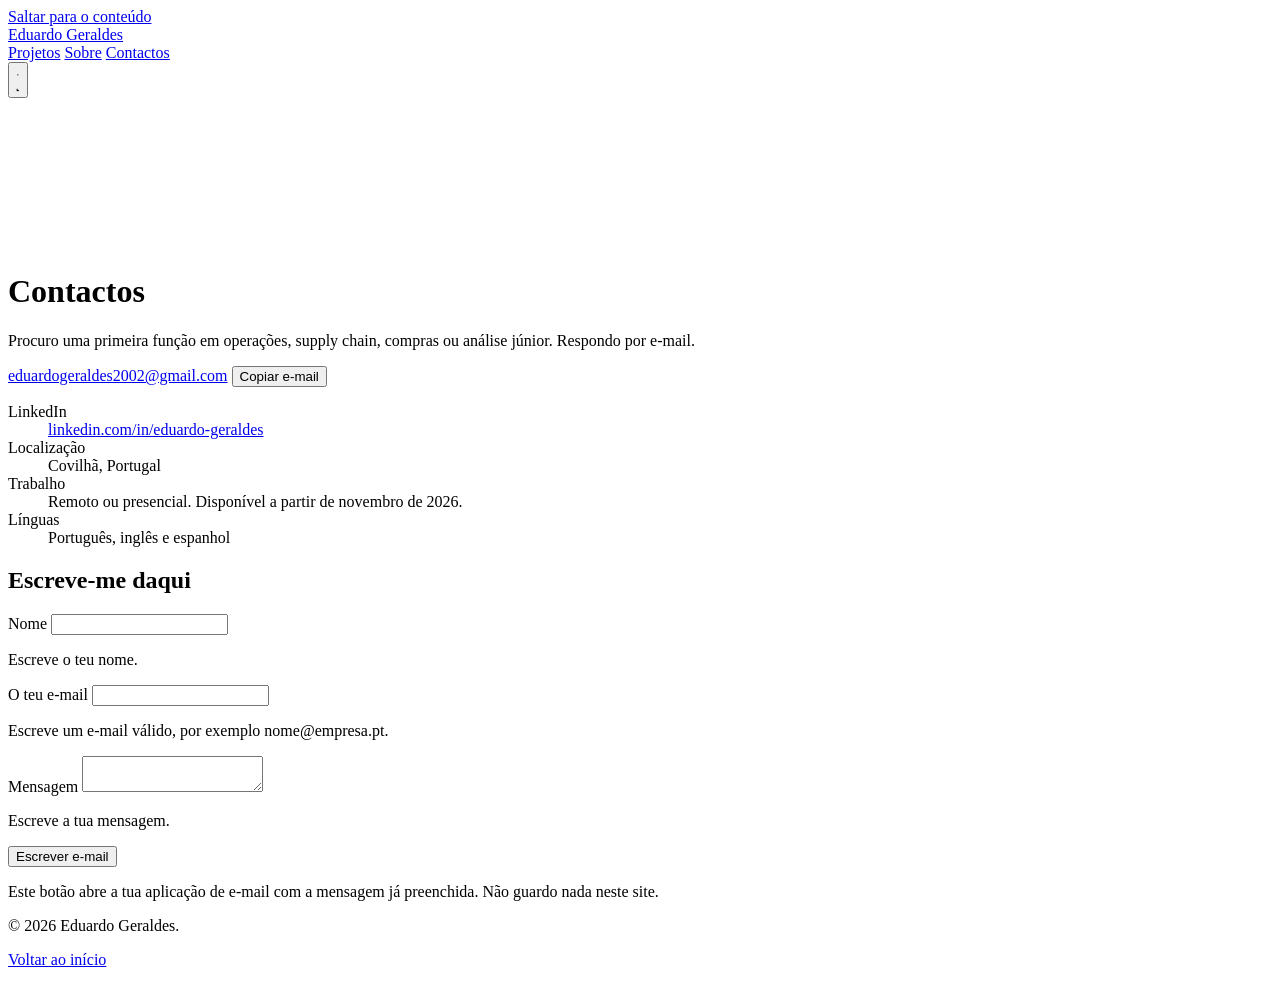
==== contactos.html @ 8613ee2e "Add files via upload" ====
<!doctype html>
<html lang="pt-PT">
<head>
  <meta charset="utf-8">
  <meta name="viewport" content="width=device-width, initial-scale=1">
  <title>Contactos | Eduardo Geraldes</title>
  <meta name="description" content="Contactos de Eduardo Geraldes: e-mail, LinkedIn e formulário. Baseado na Covilhã, disponível para trabalho remoto ou presencial.">
  <meta name="theme-color" content="#0B1020">
  <link rel="icon" href="assets/favicon.svg" type="image/svg+xml">
  <link rel="preload" href="assets/fonts/barlow-condensed-latin-600-normal.woff2" as="font" type="font/woff2" crossorigin>
  <link rel="preload" href="assets/fonts/barlow-latin-400-normal.woff2" as="font" type="font/woff2" crossorigin>
  <link rel="stylesheet" href="assets/css/style.css">
  <script>(function(){var d=document.documentElement;d.classList.add("js");var t="dark";try{t=localStorage.getItem("modo")||"dark"}catch(e){}d.setAttribute("data-theme",t==="light"?"light":"dark")})()</script>
</head>
<body>
  <a class="skip" href="#conteudo">Saltar para o conteúdo</a>

  <header class="site-head">
    <div class="wrap">
      <a class="brand" href="index.html">Eduardo Geraldes</a>
      <div class="head-r">
        <nav class="nav" aria-label="Principal">
          <a href="index.html#projetos">Projetos</a>
          <a href="index.html#sobre">Sobre</a>
          <a href="contactos.html" aria-current="page">Contactos</a>
        </nav>
        <button class="theme-toggle" type="button" aria-label="Mudar para o modo claro" title="Mudar para o modo claro">
          <svg class="i-sun" viewBox="0 0 24 24" aria-hidden="true"><circle cx="12" cy="12" r="4"/><path d="M12 2v2M12 20v2M4.9 4.9l1.4 1.4M17.7 17.7l1.4 1.4M2 12h2M20 12h2M4.9 19.1l1.4-1.4M17.7 6.3l1.4-1.4"/></svg>
          <svg class="i-moon" viewBox="0 0 24 24" aria-hidden="true"><path d="M21 12.8A9 9 0 1 1 11.2 3a7 7 0 0 0 9.8 9.8z"/></svg>
        </button>
      </div>
    </div>
  </header>

  <main id="conteudo">
    <div class="page-head">
      <canvas class="net" aria-hidden="true"></canvas>
      <div class="wrap">
        <h1>Contactos</h1>
      </div>
    </div>

    <div class="wrap page-main contact">
      <div>
        <p>Procuro uma primeira função em operações, supply chain, compras ou análise júnior. Respondo por e-mail.</p>
        <div class="mail">
          <a href="mailto:eduardogeraldes2002@gmail.com">eduardogeraldes2002@gmail.com</a>
          <button class="btn-copy" type="button" data-copy-email data-live="copy-live">Copiar e-mail</button>
        </div>
        <p class="live" id="copy-live" role="status"></p>

        <dl>
          <div><dt>LinkedIn</dt><dd><a href="https://www.linkedin.com/in/eduardo-geraldes" target="_blank" rel="noopener">linkedin.com/in/eduardo-geraldes</a></dd></div>
          <div><dt>Localização</dt><dd>Covilhã, Portugal</dd></div>
          <div><dt>Trabalho</dt><dd>Remoto ou presencial. Disponível a partir de novembro de 2026.</dd></div>
          <div><dt>Línguas</dt><dd>Português, inglês e espanhol</dd></div>
        </dl>
      </div>

      <form class="msg" id="contact-form" action="mailto:eduardogeraldes2002@gmail.com" method="post" enctype="text/plain" novalidate>
        <h2>Escreve-me daqui</h2>
        <div class="field">
          <label for="nome">Nome</label>
          <input id="nome" name="nome" type="text" autocomplete="name" required>
          <p class="err" role="alert">Escreve o teu nome.</p>
        </div>
        <div class="field">
          <label for="email">O teu e-mail</label>
          <input id="email" name="email" type="email" autocomplete="email" required>
          <p class="err" role="alert">Escreve um e-mail válido, por exemplo nome@empresa.pt.</p>
        </div>
        <div class="field">
          <label for="mensagem">Mensagem</label>
          <textarea id="mensagem" name="mensagem" required></textarea>
          <p class="err" role="alert">Escreve a tua mensagem.</p>
        </div>
        <button class="btn" type="submit">Escrever e-mail</button>
        <p class="small form-note">Este botão abre a tua aplicação de e-mail com a mensagem já preenchida. Não guardo nada neste site.</p>
        <p class="live" id="form-live" role="status"></p>
      </form>
    </div>
  </main>

  <footer class="site-foot">
    <div class="wrap">
      <div class="cols">
        <p class="small">© <span data-year>2026</span> Eduardo Geraldes.</p>
        <p><a href="index.html">Voltar ao início</a></p>
      </div>
    </div>
  </footer>

  <script src="assets/js/main.js"></script>
  <script src="assets/js/fx.js"></script>
</body>
</html>
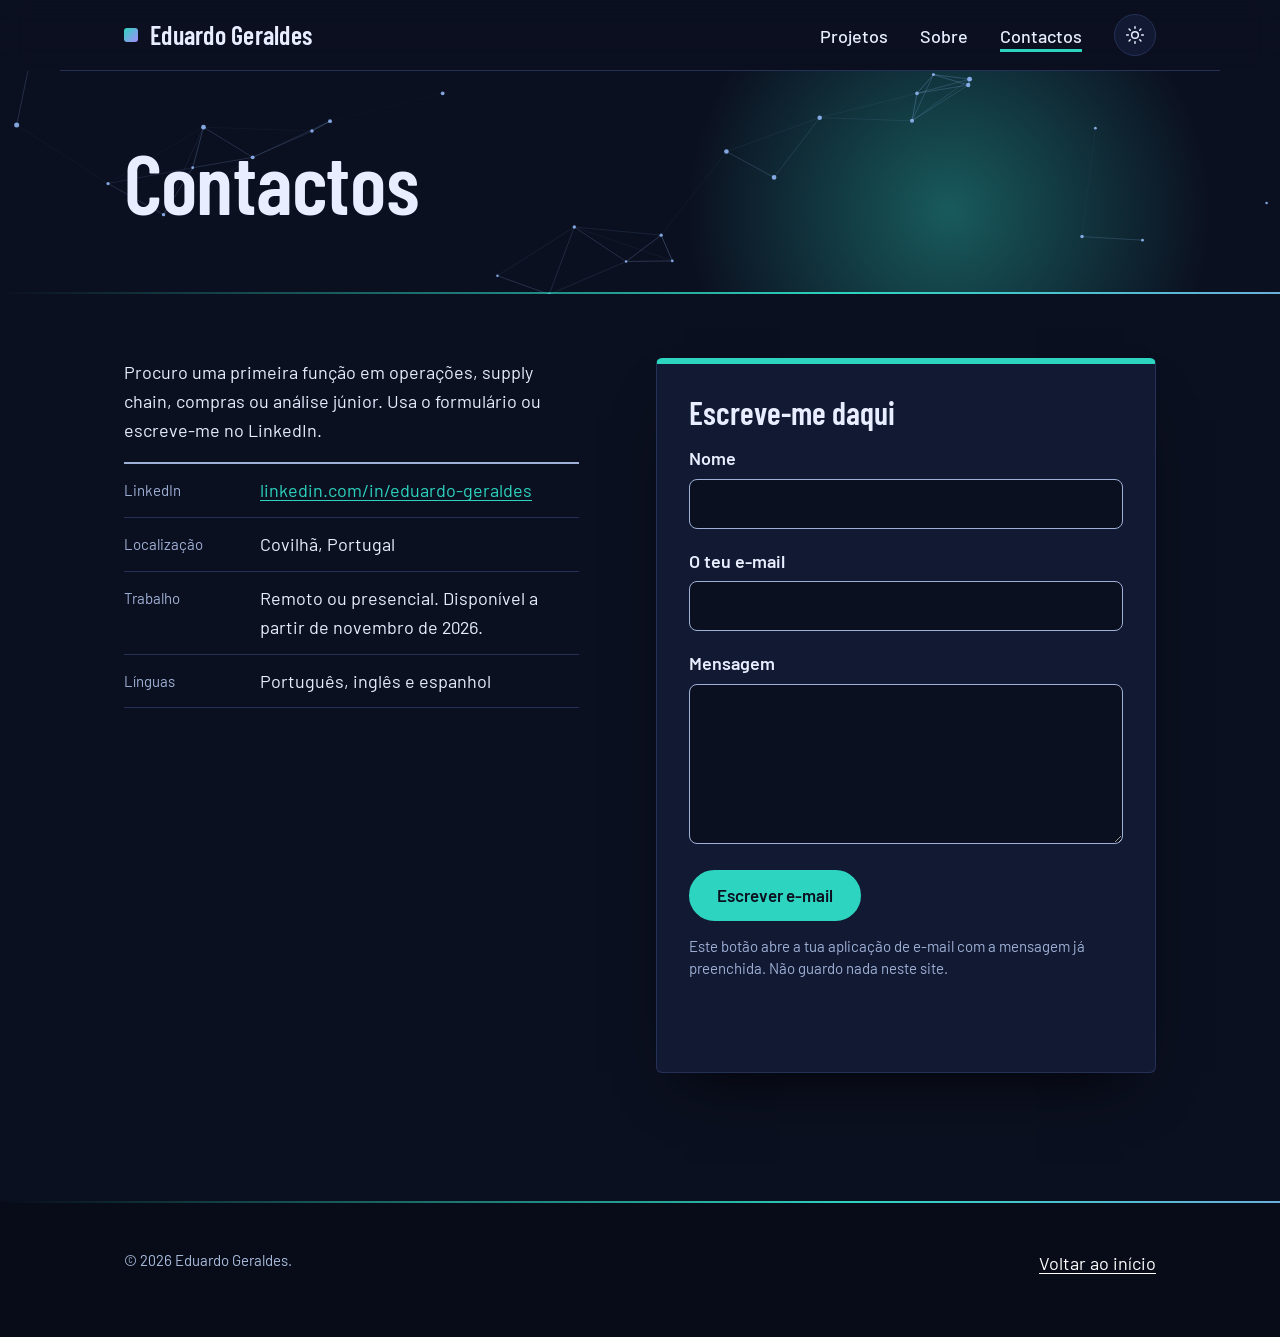
==== commit 59685eee: "Add files via upload" ====
--- a/contactos.html
+++ b/contactos.html
@@ -42,12 +42,7 @@
 
     <div class="wrap page-main contact">
       <div>
-        <p>Procuro uma primeira função em operações, supply chain, compras ou análise júnior. Respondo por e-mail.</p>
-        <div class="mail">
-          <a href="mailto:eduardogeraldes2002@gmail.com">eduardogeraldes2002@gmail.com</a>
-          <button class="btn-copy" type="button" data-copy-email data-live="copy-live">Copiar e-mail</button>
-        </div>
-        <p class="live" id="copy-live" role="status"></p>
+        <p>Procuro uma primeira função em operações, supply chain, compras ou análise júnior. Usa o formulário ou escreve-me no LinkedIn.</p>
 
         <dl>
           <div><dt>LinkedIn</dt><dd><a href="https://www.linkedin.com/in/eduardo-geraldes" target="_blank" rel="noopener">linkedin.com/in/eduardo-geraldes</a></dd></div>
@@ -57,7 +52,7 @@
         </dl>
       </div>
 
-      <form class="msg" id="contact-form" action="mailto:eduardogeraldes2002@gmail.com" method="post" enctype="text/plain" novalidate>
+      <form class="msg" id="contact-form" action="#" novalidate>
         <h2>Escreve-me daqui</h2>
         <div class="field">
           <label for="nome">Nome</label>
--- a/assets/css/style.css
+++ b/assets/css/style.css
@@ -0,0 +1,435 @@
+/* Portefólio de Eduardo Geraldes.
+   Dois modos (escuro e claro), com as cores todas nas variáveis do início.
+   Tipografia: Barlow Condensed (títulos) e Barlow (texto). */
+
+@font-face { font-family: "Barlow Condensed"; src: url("../fonts/barlow-condensed-latin-500-normal.woff2") format("woff2"); font-weight: 500; font-style: normal; font-display: swap; }
+@font-face { font-family: "Barlow Condensed"; src: url("../fonts/barlow-condensed-latin-600-normal.woff2") format("woff2"); font-weight: 600; font-style: normal; font-display: swap; }
+@font-face { font-family: "Barlow Condensed"; src: url("../fonts/barlow-condensed-latin-700-normal.woff2") format("woff2"); font-weight: 700; font-style: normal; font-display: swap; }
+@font-face { font-family: "Barlow"; src: url("../fonts/barlow-latin-400-normal.woff2") format("woff2"); font-weight: 400; font-style: normal; font-display: swap; }
+@font-face { font-family: "Barlow"; src: url("../fonts/barlow-latin-500-normal.woff2") format("woff2"); font-weight: 500; font-style: normal; font-display: swap; }
+@font-face { font-family: "Barlow"; src: url("../fonts/barlow-latin-600-normal.woff2") format("woff2"); font-weight: 600; font-style: normal; font-display: swap; }
+
+/* ---------- Cores ---------- */
+:root, html[data-theme="dark"] {
+  color-scheme: dark;
+  --bg: #0B1020;
+  --bg-2: #0E1530;
+  --paper: #121A33;
+  --paper-2: #16203F;
+  --ink: #E8EEFF;
+  --steel: #9FB0D6;
+  --rule: #243056;
+
+  /* Cores vivas (superfícies) e o texto que vai por cima */
+  --teal: #2DD4BF;
+  --violet: #A78BFA;
+  --pink: #F472B6;
+  --amber: #FBBF24;
+  --on: #0B1020;
+
+  --link: #2DD4BF;
+  --link-hover: #5EEAD4;
+  --c1: #2DD4BF; --c2: #A78BFA; --c3: #F472B6; --c4: #FBBF24;
+  --c1t: #5EEAD4; --c2t: #C4B5FD; --c3t: #F9A8D4; --c4t: #FCD34D;
+
+  --line: #2DD4BF;
+  --line-fx: drop-shadow(0 0 6px rgba(45, 212, 191, 0.7));
+  --win: #A78BFA;
+  --win-o: 0.3;
+
+  --hero-bg: #0B1020;
+  --blob-1: rgba(45, 212, 191, 0.38);
+  --blob-2: rgba(167, 139, 250, 0.36);
+  --grad-text: linear-gradient(90deg, #5EEAD4, #C4B5FD);
+  --net: 150, 190, 255;
+
+  --head-bg: rgba(11, 16, 32, 0.82);
+  --btn-hover-bg: #FFFFFF;
+  --btn-hover-fg: #0B1020;
+  --field-bg: #0B1020;
+  --shadow: 0 30px 60px -30px rgba(0, 0, 0, 0.9);
+  --card-glow: rgba(45, 212, 191, 0.17);
+  --foot-bg: #080C19;
+  --err: #FF8A80;
+  --photo-border: #0B1020;
+}
+
+html[data-theme="light"] {
+  color-scheme: light;
+  --bg: #F4F7FD;
+  --bg-2: #E8EEFB;
+  --paper: #FFFFFF;
+  --paper-2: #EEF3FE;
+  --ink: #0F1730;
+  --steel: #4A5878;
+  --rule: #D3DBEF;
+
+  --link: #0B7A6C;
+  --link-hover: #075E53;
+  --c1t: #0B6F63; --c2t: #5B34C9; --c3t: #B02668; --c4t: #7F5400;
+
+  --line: #0E9E8C;
+  --line-fx: none;
+  --win: #8B5CF6;
+  --win-o: 0.2;
+
+  --hero-bg: linear-gradient(180deg, #E1EAFF 0%, #F4F7FD 100%);
+  --blob-1: rgba(45, 212, 191, 0.34);
+  --blob-2: rgba(139, 92, 246, 0.22);
+  --grad-text: linear-gradient(90deg, #0B8A7A, #5B34C9);
+  --net: 60, 80, 140;
+
+  --head-bg: rgba(244, 247, 253, 0.86);
+  --btn-hover-bg: #0F1730;
+  --btn-hover-fg: #FFFFFF;
+  --field-bg: #FFFFFF;
+  --shadow: 0 24px 44px -26px rgba(15, 23, 48, 0.4);
+  --card-glow: rgba(45, 212, 191, 0.24);
+  --foot-bg: #0F1730;
+  --err: #B3261E;
+  --photo-border: #FFFFFF;
+}
+
+:root {
+  --f-display: "Barlow Condensed", "Arial Narrow", "Roboto Condensed", sans-serif;
+  --f-text: "Barlow", system-ui, -apple-system, "Segoe UI", sans-serif;
+  --gutter: clamp(20px, 5vw, 64px);
+  --max: 1160px;
+  --ease: cubic-bezier(0.2, 0.8, 0.2, 1);
+}
+
+*, *::before, *::after { box-sizing: border-box; }
+
+html { -webkit-text-size-adjust: 100%; scroll-behavior: smooth; scroll-padding-top: 84px; }
+
+body {
+  margin: 0;
+  background: var(--bg);
+  color: var(--ink);
+  font: 400 1.125rem/1.6 var(--f-text);
+  font-variant-numeric: tabular-nums;
+  text-rendering: optimizeLegibility;
+  overflow-x: hidden;
+  transition: background-color 0.35s, color 0.35s;
+}
+
+img, svg { max-width: 100%; display: block; }
+
+a { color: var(--link); text-underline-offset: 0.18em; text-decoration-thickness: 1px; }
+a:hover { color: var(--link-hover); text-decoration-thickness: 2px; }
+
+:focus-visible { outline: 3px solid var(--teal); outline-offset: 3px; }
+
+.skip { position: absolute; left: -9999px; top: 0; background: var(--teal); color: var(--on); padding: 10px 16px; z-index: 300; font-weight: 600; }
+.skip:focus { left: 8px; top: 8px; }
+
+.wrap { width: 100%; max-width: var(--max); margin-inline: auto; padding-inline: var(--gutter); }
+
+h1, h2, h3 { font-family: var(--f-display); font-weight: 600; margin: 0; color: var(--ink); }
+h1 { font-size: clamp(3.25rem, 9.2vw, 7.25rem); line-height: 0.94; letter-spacing: -0.005em; }
+h2 { font-size: clamp(2.25rem, 5vw, 3.25rem); line-height: 1; margin-bottom: 0.7em; }
+h3 { font-size: clamp(1.6rem, 3vw, 2.1rem); line-height: 1.05; }
+
+p { margin: 0 0 1em; max-width: 38em; }
+.small { font-size: 0.9375rem; line-height: 1.5; color: var(--steel); }
+.vh { position: absolute; width: 1px; height: 1px; overflow: hidden; clip: rect(0 0 0 0); white-space: nowrap; }
+
+/* Título de secção com uma barra de cor que se desenha */
+.section h2::after, .about-band h2::after { content: ""; display: block; width: 72px; height: 6px; background: linear-gradient(90deg, var(--teal), var(--violet)); margin-top: 14px; transform-origin: left; border-radius: 3px; }
+
+/* ---------- Cabeçalho ---------- */
+.site-head { position: sticky; top: 0; z-index: 60; background: var(--head-bg); -webkit-backdrop-filter: blur(14px); backdrop-filter: blur(14px); transition: background-color 0.35s; }
+.site-head .wrap { display: flex; flex-wrap: wrap; align-items: center; justify-content: space-between; gap: 8px 24px; padding-block: 14px; border-bottom: 1px solid var(--rule); }
+.brand { font: 600 1.625rem/1 var(--f-display); letter-spacing: 0.01em; color: var(--ink); text-decoration: none; display: inline-flex; align-items: center; gap: 12px; }
+.brand::before { content: ""; width: 14px; height: 14px; background: linear-gradient(135deg, var(--teal), var(--violet)); border-radius: 3px; flex: none; }
+.brand:hover { color: var(--ink); }
+.head-r { display: flex; align-items: center; gap: clamp(14px, 3vw, 32px); }
+.nav { display: flex; gap: clamp(16px, 3vw, 32px); }
+.nav a { font: 500 1.125rem/1 var(--f-text); color: var(--ink); text-decoration: none; padding: 8px 0 7px; box-shadow: inset 0 -3px 0 transparent; transition: box-shadow 0.2s, color 0.2s; }
+.nav a:hover { box-shadow: inset 0 -3px 0 var(--steel); color: var(--ink); }
+.nav a[aria-current="page"] { box-shadow: inset 0 -3px 0 var(--teal); }
+
+.theme-toggle { display: inline-grid; place-items: center; width: 42px; height: 42px; padding: 0; border-radius: 50%; border: 1.5px solid var(--rule); background: var(--paper); color: var(--ink); cursor: pointer; transition: border-color 0.2s, background-color 0.2s, transform 0.35s var(--ease), translate 0.3s var(--ease); translate: var(--mgx, 0) var(--mgy, 0); }
+.theme-toggle:hover { border-color: var(--teal); transform: rotate(18deg); }
+.theme-toggle svg { width: 20px; height: 20px; fill: none; stroke: currentColor; stroke-width: 1.8; stroke-linecap: round; stroke-linejoin: round; }
+html[data-theme="light"] .theme-toggle .i-sun, :root:not([data-theme="light"]) .theme-toggle .i-moon { display: none; }
+
+/* ---------- Botões ---------- */
+.btn { display: inline-block; font: 600 1.0625rem/1 var(--f-text); padding: 15px 26px; border: 2px solid var(--teal); border-radius: 999px; background: var(--teal); color: var(--on); text-decoration: none; cursor: pointer; transition: background-color 0.18s, color 0.18s, border-color 0.18s, transform 0.18s var(--ease), translate 0.3s var(--ease); translate: var(--mgx, 0) var(--mgy, 0); }
+.btn:hover { background: var(--btn-hover-bg); border-color: var(--btn-hover-bg); color: var(--btn-hover-fg); transform: translateY(-2px); }
+.btn--ghost, .btn--plain { background: transparent; border-color: var(--steel); color: var(--ink); }
+.btn--ghost:hover, .btn--plain:hover { background: var(--ink); border-color: var(--ink); color: var(--bg); }
+.actions { display: flex; flex-wrap: wrap; gap: 12px; margin-top: 28px; }
+
+/* ---------- Hero ---------- */
+.hero, .page-head { position: relative; overflow: hidden; background: var(--hero-bg); transition: background-color 0.35s; }
+.hero { padding-block: clamp(40px, 7vw, 88px) clamp(120px, 16vw, 200px); }
+.hero::before, .page-head::before { content: ""; position: absolute; width: 560px; height: 560px; right: 4%; top: -140px; border-radius: 50%; background: radial-gradient(circle, var(--blob-1), transparent 66%); pointer-events: none; translate: calc(var(--px, 0) * -40px) calc(var(--py, 0) * -30px); }
+.hero::after { content: ""; position: absolute; width: 640px; height: 640px; left: -160px; bottom: -280px; border-radius: 50%; background: radial-gradient(circle, var(--blob-2), transparent 66%); pointer-events: none; translate: calc(var(--px, 0) * 50px) calc(var(--py, 0) * 40px); }
+.net { position: absolute; inset: 0; width: 100%; height: 100%; pointer-events: none; z-index: 0; }
+.hero__grid, .page-head .wrap { position: relative; z-index: 1; }
+.hero .ln { display: block; overflow: hidden; padding-block: 0.12em; margin-block: -0.12em; }
+.hero .ln > span { display: inline-block; }
+.hero .ln:nth-child(2) > span { background: var(--grad-text); background-size: 200% 100%; -webkit-background-clip: text; background-clip: text; -webkit-text-fill-color: transparent; color: transparent; }
+.lead { font-size: clamp(1.1875rem, 2.2vw, 1.4375rem); line-height: 1.5; max-width: 34em; margin-top: clamp(24px, 3vw, 36px); color: var(--steel); }
+.hero .lead { color: var(--ink); opacity: 0.88; }
+.eyebrow { margin: 0 0 14px; font: 600 1.25rem/1 var(--f-display); letter-spacing: 0.1em; text-transform: uppercase; color: var(--link); }
+.hero__grid { display: grid; grid-template-columns: minmax(0, 1fr) auto; align-items: center; gap: 32px clamp(32px, 5vw, 72px); }
+.hero__grid h1 { font-size: clamp(3.25rem, 7.4vw, 6.25rem); }
+.hero__text { translate: calc(var(--px, 0) * -6px) calc(var(--py, 0) * -4px); }
+.portrait { position: relative; margin: 0; width: clamp(240px, 26vw, 330px); aspect-ratio: 1; flex: none; translate: calc(var(--px, 0) * 16px) calc(var(--py, 0) * 12px); }
+.portrait::before { content: ""; position: absolute; inset: -16px; border-radius: 50%; border: 3px dashed var(--teal); }
+.portrait::after { content: ""; position: absolute; right: -6px; bottom: 14px; width: 54px; height: 54px; background: var(--violet); border-radius: 8px; box-shadow: inset 0 -6px 0 rgba(0, 0, 0, 0.16); }
+.portrait img { position: relative; z-index: 1; width: 100%; height: 100%; object-fit: cover; border-radius: 50%; border: 6px solid var(--photo-border); box-shadow: 0 0 0 3px var(--teal), 0 24px 50px -16px rgba(45, 212, 191, 0.5); background: var(--paper-2); }
+.floor, .page-head::after, .site-foot::before { content: ""; position: absolute; left: 0; right: 0; height: 2px; background: linear-gradient(90deg, transparent, var(--teal), var(--violet), transparent); background-size: 200% 100%; }
+.floor { bottom: 0; z-index: 1; }
+.page-head::after { bottom: 0; }
+.site-foot::before { top: 0; }
+
+.pull { position: relative; z-index: 2; margin-top: clamp(-150px, -12vw, -96px); }
+.panel { background: var(--paper); border: 1px solid var(--rule); border-top: 6px solid var(--teal); border-radius: 6px; padding: clamp(16px, 3vw, 32px); box-shadow: var(--shadow); transition: background-color 0.35s; }
+.panel__head { display: flex; flex-wrap: wrap; justify-content: space-between; gap: 6px 24px; margin-bottom: 8px; }
+.panel__title { font: 600 1.375rem/1.2 var(--f-display); margin: 0; letter-spacing: 0.01em; }
+.readout { margin: 0; font-size: 0.9375rem; color: var(--steel); min-height: 1.5em; max-width: none; }
+.chart { position: relative; width: 100%; touch-action: pan-y; }
+.chart svg { width: 100%; height: auto; overflow: visible; }
+.chart text { font-family: var(--f-text); font-size: 12.5px; fill: var(--steel); }
+.chart .flag { fill: var(--ink); font-weight: 500; }
+.chart .line { fill: none; stroke: var(--line); stroke-width: 3; stroke-linejoin: round; stroke-linecap: round; filter: var(--line-fx); }
+.chart .grid { stroke: var(--rule); stroke-width: 1; }
+.chart .mean { stroke: var(--steel); stroke-width: 1; stroke-dasharray: 4 4; }
+.chart .evt { stroke: var(--ink); stroke-width: 1; opacity: 0.5; }
+.chart .win { fill: var(--win); opacity: var(--win-o); }
+.chart .guide { stroke: var(--ink); stroke-width: 1; }
+.chart .dot { fill: var(--paper); stroke: var(--pink); stroke-width: 3; }
+.chart .pulse { fill: var(--pink); }
+.chart .pulse-ring { fill: none; stroke: var(--pink); stroke-width: 2; opacity: 0; }
+.chart.is-animating .line { transition: stroke-dashoffset 1.6s var(--ease); }
+.chart.is-animating .win { opacity: 0; transition: opacity 0.5s ease-out; }
+.chart.is-animating.is-in .win { opacity: var(--win-o); }
+.chart.is-animating .pulse { opacity: 0; transition: opacity 0.4s ease 1.7s; }
+.chart.is-animating.is-in .pulse { opacity: 1; }
+.chart.is-animating:not(.is-in) .pulse-ring { display: none; }
+
+.panel__foot { margin-top: 16px; border-top: 1px solid var(--rule); padding-top: 14px; }
+.panel__foot p { margin-bottom: 0.5em; max-width: 52em; }
+.panel__foot p:last-child { margin-bottom: 0; }
+
+/* ---------- Passadeira de competências ---------- */
+.belt { margin-top: clamp(48px, 7vw, 80px); background: var(--bg-2); border-block: 1px solid var(--rule); overflow: hidden; padding-block: 26px 0; position: relative; }
+.belt__track { display: flex; width: max-content; animation: belt 48s linear infinite; }
+.belt:hover .belt__track, .belt:focus-within .belt__track { animation-play-state: paused; }
+.belt__set { display: flex; align-items: center; list-style: none; margin: 0; padding: 0; }
+.box { display: inline-block; font: 500 1.35rem/1 var(--f-display); letter-spacing: 0.02em; padding: 12px 24px; margin-right: 16px; border-radius: 999px; border: 1.5px solid var(--c1); color: var(--c1t); background: var(--paper); white-space: nowrap; transition: background-color 0.2s, color 0.2s, transform 0.2s var(--ease); }
+.box:nth-child(4n + 2) { border-color: var(--c2); color: var(--c2t); }
+.box:nth-child(4n + 3) { border-color: var(--c3); color: var(--c3t); }
+.box:nth-child(4n + 4) { border-color: var(--c4); color: var(--c4t); }
+.box:hover { transform: translateY(-3px) scale(1.06); background: var(--c1); color: var(--on); }
+.box:nth-child(4n + 2):hover { background: var(--c2); }
+.box:nth-child(4n + 3):hover { background: var(--c3); }
+.box:nth-child(4n + 4):hover { background: var(--c4); }
+.belt__rail { height: 18px; margin-top: 26px; position: relative; }
+.belt__rail::after { content: ""; position: absolute; inset: 0; background: radial-gradient(circle at 50% 50%, var(--steel) 0 2px, transparent 3px) 0 0 / 30px 18px repeat-x; opacity: 0.6; }
+
+/* ---------- Secções ---------- */
+.section { padding-block: clamp(56px, 9vw, 112px) 0; }
+
+/* Projetos */
+.rows { display: grid; gap: 20px; margin-top: 8px; }
+.row, .skills > div, .panel, .notice, form.msg { position: relative; }
+.row { display: grid; grid-template-columns: minmax(0, 1.15fr) minmax(0, 1.6fr) minmax(0, 0.8fr); gap: 12px clamp(20px, 4vw, 48px); padding: clamp(22px, 3vw, 34px); background: var(--paper); border: 1px solid var(--rule); border-left: 10px solid var(--c1); border-radius: 6px; align-items: start; transition: transform 0.25s var(--ease), box-shadow 0.25s var(--ease), background-color 0.35s; }
+.row--wip { border-left-color: var(--c2); }
+.row:hover { transform: perspective(900px) rotateX(var(--rx, 0deg)) rotateY(var(--ry, 0deg)) translateY(-4px); box-shadow: var(--shadow); }
+.row h3 { margin-bottom: 8px; }
+.row h3 a { color: var(--ink); text-decoration: none; background: linear-gradient(var(--teal), var(--violet)) 0 100% / 0 4px no-repeat; transition: background-size 0.25s var(--ease); }
+.row h3 a:hover, .row h3 a:focus-visible, .row:hover h3 a { background-size: 100% 4px; }
+.row p { margin-bottom: 0.6em; }
+.tools { color: var(--steel); font-size: 0.9375rem; }
+.row .more { display: inline-block; margin-top: 10px; font-weight: 600; }
+.chip { display: inline-block; font-weight: 600; font-size: 0.9375rem; line-height: 1; padding: 8px 14px; background: var(--c1); color: var(--on); border-radius: 999px; }
+.chip--wip { background: var(--c2); }
+.status-note { display: block; color: var(--steel); font-size: 0.9375rem; line-height: 1.45; margin-top: 10px; }
+
+/* Brilho que segue o rato nos cartões */
+.glow::after { content: ""; position: absolute; inset: 0; border-radius: inherit; pointer-events: none; opacity: 0; transition: opacity 0.3s; background: radial-gradient(340px circle at var(--mx, 50%) var(--my, 50%), var(--card-glow), transparent 65%); }
+.glow:hover::after { opacity: 1; }
+
+/* Números da operação */
+.stats { margin-top: clamp(56px, 9vw, 112px); background: linear-gradient(100deg, #2DD4BF, #A78BFA, #F472B6, #2DD4BF); background-size: 100% 100%; color: #0B1020; padding-block: clamp(36px, 6vw, 64px); }
+.stats ul { list-style: none; margin: 0; padding: 0; display: grid; grid-template-columns: repeat(4, minmax(0, 1fr)); gap: 28px clamp(16px, 3vw, 40px); }
+.stats .num { display: block; font: 700 clamp(3.25rem, 7vw, 5.5rem)/0.95 var(--f-display); letter-spacing: -0.01em; }
+.stats .lab { display: block; font-weight: 500; line-height: 1.35; margin-top: 8px; border-top: 3px solid #0B1020; padding-top: 8px; max-width: 14em; }
+.stats .src { margin: 28px 0 0; max-width: none; font-size: 0.9375rem; color: #0B1020; }
+
+/* Sobre */
+.about-band { background: var(--bg-2); border-block: 1px solid var(--rule); padding-block: clamp(56px, 9vw, 112px); transition: background-color 0.35s; }
+.about { display: grid; grid-template-columns: minmax(0, 1.25fr) minmax(0, 1fr); gap: clamp(32px, 6vw, 88px); align-items: start; }
+.about > div:first-child { position: sticky; top: 96px; }
+.timeline { margin: 0 0 36px; }
+.timeline h3 { font-size: 1.75rem; margin-bottom: 4px; padding-top: 12px; border-top: 6px solid var(--c1); }
+.timeline--study h3 { border-top-color: var(--c2); }
+.timeline--cert h3 { border-top-color: var(--c3); }
+.timeline dl { margin: 0; }
+.timeline .item { display: grid; grid-template-columns: 8.75rem minmax(0, 1fr); gap: 4px 16px; padding: 12px 8px; border-bottom: 1px solid var(--rule); transition: background-color 0.2s, padding-left 0.2s var(--ease); }
+.timeline .item:hover { background: var(--paper-2); padding-left: 14px; }
+.timeline dt { color: var(--steel); font-size: 0.9375rem; padding-top: 2px; }
+.timeline dd { margin: 0; }
+.timeline dd strong { font-weight: 600; }
+.timeline dd .small { display: block; }
+
+/* Competências */
+.skills { display: grid; grid-template-columns: repeat(3, minmax(0, 1fr)); gap: 24px clamp(20px, 3vw, 36px); }
+.skills > div { background: var(--paper); border: 1px solid var(--rule); border-top: 6px solid var(--c1); border-radius: 6px; padding: 22px 24px 10px; transition: transform 0.25s var(--ease), box-shadow 0.25s var(--ease), background-color 0.35s; }
+.skills > div:nth-child(2) { border-top-color: var(--c2); }
+.skills > div:nth-child(3) { border-top-color: var(--c3); }
+.skills > div:hover { transform: perspective(900px) rotateX(var(--rx, 0deg)) rotateY(var(--ry, 0deg)) translateY(-4px); box-shadow: var(--shadow); }
+.skills h3 { font-size: 1.625rem; margin-bottom: 10px; }
+.skills p { margin-bottom: 0.8em; }
+
+/* Rodapé (escuro nos dois modos) */
+.site-foot { margin-top: clamp(64px, 10vw, 128px); background: var(--foot-bg); color: #D4E0F5; padding-block: 48px 52px; position: relative; }
+.site-foot a { color: #fff; }
+.site-foot a:hover { color: var(--teal); }
+.site-foot .cols { display: flex; flex-wrap: wrap; justify-content: space-between; gap: 24px 48px; }
+.site-foot h2 { color: #fff; font-size: 2.25rem; margin: 0 0 8px; }
+.site-foot h2::after { display: none; }
+.site-foot p { margin: 0 0 0.4em; }
+.site-foot .small { color: #A9BCDD; }
+
+/* ---------- Páginas interiores ---------- */
+.page-head { padding-block: clamp(36px, 6vw, 72px) clamp(40px, 6vw, 72px); }
+.page-head h1 { font-size: clamp(2.75rem, 7vw, 5.25rem); max-width: 14em; }
+.page-main { padding-top: clamp(36px, 5vw, 64px); }
+.prose h2 { font-size: clamp(1.9rem, 4vw, 2.5rem); margin: 1.6em 0 0.5em; }
+.prose h2:first-child { margin-top: 0; }
+.prose h2::after { content: ""; display: block; width: 56px; height: 5px; background: linear-gradient(90deg, var(--teal), var(--violet)); border-radius: 3px; margin-top: 10px; }
+.prose ul { margin: 0 0 1em; padding-left: 1.2em; max-width: 38em; }
+.prose li { margin-bottom: 0.4em; }
+.prose code { background: var(--paper-2); color: var(--link); padding: 1px 6px; border-radius: 4px; font-size: 0.9em; }
+.facts { display: grid; grid-template-columns: 9rem minmax(0, 1fr); border-top: 2px solid var(--steel); margin: 28px 0 0; max-width: 48em; }
+.facts dt, .facts dd { padding: 12px 0; border-bottom: 1px solid var(--rule); margin: 0; }
+.facts dt { color: var(--steel); font-size: 0.9375rem; padding-top: 14px; }
+.facts dd { color: var(--ink); }
+.notice { border: 1px solid var(--rule); border-left: 8px solid var(--c2); border-radius: 6px; background: var(--paper); padding: 18px 22px; margin: 0 0 28px; max-width: 46em; }
+.notice p { margin: 0 0 0.5em; }
+.notice p:last-child { margin-bottom: 0; }
+.embed { border: 1px solid var(--rule); border-radius: 6px; overflow: hidden; background: #fff; margin-top: 16px; box-shadow: var(--shadow); }
+.embed iframe { display: block; width: 100%; height: 980px; border: 0; }
+.downloads { list-style: none; padding: 0; max-width: 40em; }
+.downloads li { display: flex; flex-wrap: wrap; justify-content: space-between; gap: 4px 16px; padding-block: 10px; border-bottom: 1px solid var(--rule); margin: 0; }
+.downloads li:first-child { border-top: 2px solid var(--steel); }
+
+/* Contactos */
+.contact { display: grid; grid-template-columns: minmax(0, 1fr) minmax(0, 1.1fr); gap: clamp(32px, 6vw, 88px); }
+.mail { display: flex; flex-wrap: wrap; align-items: center; gap: 12px; margin: 8px 0 24px; }
+.mail a { font: 600 clamp(1.4rem, 3vw, 1.9rem)/1.1 var(--f-display); overflow-wrap: anywhere; }
+.btn-copy { font: 600 0.9375rem/1 var(--f-text); padding: 10px 16px; border: 2px solid var(--steel); border-radius: 999px; background: transparent; color: var(--ink); cursor: pointer; transition: background-color 0.18s, color 0.18s, translate 0.3s var(--ease); translate: var(--mgx, 0) var(--mgy, 0); }
+.btn-copy:hover { background: var(--ink); border-color: var(--ink); color: var(--bg); }
+.contact dl { margin: 0; border-top: 2px solid var(--steel); }
+.contact dl div { display: grid; grid-template-columns: 7.5rem minmax(0, 1fr); gap: 4px 16px; padding-block: 12px; border-bottom: 1px solid var(--rule); }
+.contact dt { color: var(--steel); font-size: 0.9375rem; padding-top: 2px; }
+.contact dd { margin: 0; }
+form.msg { background: var(--paper); border: 1px solid var(--rule); border-top: 6px solid var(--c1); border-radius: 6px; padding: clamp(20px, 3vw, 32px); box-shadow: var(--shadow); }
+form.msg h2 { font-size: 2rem; margin-bottom: 16px; }
+form.msg h2::after { display: none; }
+.field { margin-bottom: 18px; }
+.field label { display: block; font-weight: 600; margin-bottom: 6px; }
+.field input, .field textarea { width: 100%; font: 400 1.0625rem/1.4 var(--f-text); color: var(--ink); background: var(--field-bg); border: 1.5px solid var(--steel); border-radius: 8px; padding: 12px 14px; transition: border-color 0.15s, box-shadow 0.15s; }
+.field textarea { min-height: 160px; resize: vertical; }
+.field input:focus-visible, .field textarea:focus-visible { outline: 3px solid var(--teal); outline-offset: 1px; border-color: var(--teal); }
+.field .err { display: none; color: var(--err); font-weight: 500; font-size: 0.9375rem; margin-top: 6px; }
+.field.has-error .err { display: block; }
+.field.has-error input, .field.has-error textarea { border-color: var(--err); }
+.form-note { margin-top: 14px; }
+.live { min-height: 1.5em; font-weight: 600; margin-top: 10px; }
+
+.nf { padding-block: clamp(64px, 12vw, 160px); }
+
+/* ---------- Extras: barra de progresso e cursor (criados pelo JavaScript) ---------- */
+.progress { position: fixed; z-index: 90; left: 0; top: 0; height: 3px; width: 100%; background: linear-gradient(90deg, var(--teal), var(--violet), var(--pink)); transform: scaleX(var(--p, 0)); transform-origin: left; pointer-events: none; }
+.cursor-dot, .cursor-ring { position: fixed; z-index: 200; left: 0; top: 0; pointer-events: none; border-radius: 50%; opacity: 0; transition: opacity 0.25s, width 0.25s var(--ease), height 0.25s var(--ease), background-color 0.25s, border-color 0.25s; }
+.cursor-dot { width: 8px; height: 8px; background: var(--teal); margin: -4px 0 0 -4px; }
+.cursor-ring { width: 36px; height: 36px; margin: -18px 0 0 -18px; border: 1.5px solid var(--teal); }
+.cursor-ring.is-hover { width: 64px; height: 64px; margin: -32px 0 0 -32px; background: var(--card-glow); border-color: var(--violet); }
+.cursor-ring.is-down { width: 26px; height: 26px; margin: -13px 0 0 -13px; }
+.has-cursor .cursor-dot, .has-cursor .cursor-ring { opacity: 1; }
+
+/* ---------- Animações (só para quem não pediu menos movimento) ---------- */
+@keyframes rise { from { transform: translateY(108%); } to { transform: translateY(0); } }
+@keyframes fade-up { from { opacity: 0; transform: translateY(18px); } to { opacity: 1; transform: none; } }
+@keyframes belt { to { transform: translateX(-50%); } }
+@keyframes rail { to { background-position: 30px 0; } }
+@keyframes sweep { to { background-position: 200% 0; } }
+@keyframes spin { to { transform: rotate(360deg); } }
+@keyframes pop { from { opacity: 0; transform: scale(0.9); } to { opacity: 1; transform: none; } }
+@keyframes blob { from { transform: translate(0, 0) scale(1); } to { transform: translate(-60px, 50px) scale(1.15); } }
+@keyframes shine { from { background-position: 0% 0; } to { background-position: 100% 0; } }
+@keyframes flow { from { background-position: 0% 0; } to { background-position: 100% 0; } }
+@keyframes ping { 0% { transform: scale(1); opacity: 0.7; } 80%, 100% { transform: scale(4.2); opacity: 0; } }
+@keyframes bob { 0%, 100% { transform: translateY(0); } 50% { transform: translateY(-6px); } }
+
+@media (prefers-reduced-motion: no-preference) {
+  .hero .ln > span { transform: translateY(108%); animation: rise 0.95s var(--ease) forwards; animation-delay: calc(0.12s + 0.14s * var(--n, 0)); }
+  .hero .ln:nth-child(2) > span { animation: rise 0.95s var(--ease) forwards, shine 6s ease-in-out infinite alternate; animation-delay: calc(0.12s + 0.14s * var(--n, 0)), 0s; }
+  .hero .eyebrow { opacity: 0; animation: fade-up 0.7s var(--ease) 0.05s forwards; }
+  .portrait { animation: pop 0.9s var(--ease) 0.35s both; }
+  .portrait::before { animation: spin 40s linear infinite; }
+  .portrait::after { animation: bob 3.4s ease-in-out infinite; }
+  .hero .lead, .hero .actions { opacity: 0; animation: fade-up 0.8s var(--ease) 0.6s forwards; }
+  .hero .actions { animation-delay: 0.75s; }
+  .hero::before, .page-head::before { animation: blob 13s ease-in-out infinite alternate; }
+  .hero::after { animation: blob 17s ease-in-out infinite alternate-reverse; }
+  .floor, .page-head::after, .site-foot::before { animation: sweep 5s linear infinite; }
+  .stats { background-size: 300% 100%; animation: flow 14s ease-in-out infinite alternate; }
+  .belt__rail::after { animation: rail 1.4s linear infinite; }
+  .pull .panel { animation: fade-up 0.9s var(--ease) 0.5s both; }
+  .page-head h1 { animation: fade-up 0.8s var(--ease) 0.1s both; }
+  .page-head .facts { animation: fade-up 0.8s var(--ease) 0.3s both; }
+  .chart .pulse-ring { animation: ping 2.2s ease-out infinite; transform-box: fill-box; transform-origin: center; }
+
+  .js .reveal { opacity: 0; transform: translateY(24px); transition: opacity 0.7s var(--ease), transform 0.7s var(--ease); transition-delay: calc(var(--i, 0) * 90ms); }
+  .js .reveal.in { opacity: 1; transform: none; }
+  .js .section h2::after, .js .about-band h2::after, .js .prose h2::after { transform: scaleX(0); transition: transform 0.7s var(--ease) 0.25s; transform-origin: left; }
+  .js .section h2.in::after, .js .about-band h2.in::after, .js .prose h2.in::after { transform: scaleX(1); }
+}
+
+@media (prefers-reduced-motion: reduce) {
+  html { scroll-behavior: auto; }
+  .belt__track { animation: none; flex-wrap: wrap; width: auto; padding-inline: var(--gutter); }
+  .belt__set { flex-wrap: wrap; gap: 14px 0; }
+  .belt__set[aria-hidden="true"] { display: none; }
+  .btn, .row, .skills > div, .row h3 a, .timeline .item, .box, .theme-toggle { transition: none; }
+  .row:hover, .skills > div:hover, .btn:hover, .box:hover, .theme-toggle:hover { transform: none; }
+  .progress, .cursor-dot, .cursor-ring { display: none; }
+}
+
+@media (hover: none), (pointer: coarse) { .cursor-dot, .cursor-ring { display: none; } }
+
+/* ---------- Ecrãs pequenos ---------- */
+@media (max-width: 860px) {
+  .hero__grid { grid-template-columns: 1fr; }
+  .portrait { order: -1; width: 132px; margin: 8px 0 8px 12px; }
+  .portrait::before { inset: -10px; border-width: 2px; }
+  .portrait::after { width: 30px; height: 30px; bottom: 4px; right: -10px; }
+  .hero__grid h1 { font-size: clamp(3.25rem, 11vw, 5rem); }
+  .row { grid-template-columns: 1fr; gap: 6px; }
+  .about, .contact { grid-template-columns: 1fr; }
+  .about > div:first-child { position: static; }
+  .skills { grid-template-columns: 1fr; }
+  .stats ul { grid-template-columns: repeat(2, minmax(0, 1fr)); }
+  .embed iframe { height: 1180px; }
+}
+@media (max-width: 520px) {
+  body { font-size: 1.0625rem; }
+  .timeline .item { grid-template-columns: 1fr; }
+  .facts { grid-template-columns: 1fr; }
+  .facts dt { border-bottom: 0; padding-bottom: 0; }
+  .contact dl div { grid-template-columns: 1fr; }
+  .box { font-size: 1.2rem; padding: 10px 18px; }
+  .nav a { font-size: 1.0625rem; }
+}
+
+@media print {
+  .site-head, .site-foot, .actions, .belt, .net, .progress, .cursor-dot, .cursor-ring { display: none; }
+  body { background: #fff; color: #000; }
+}
